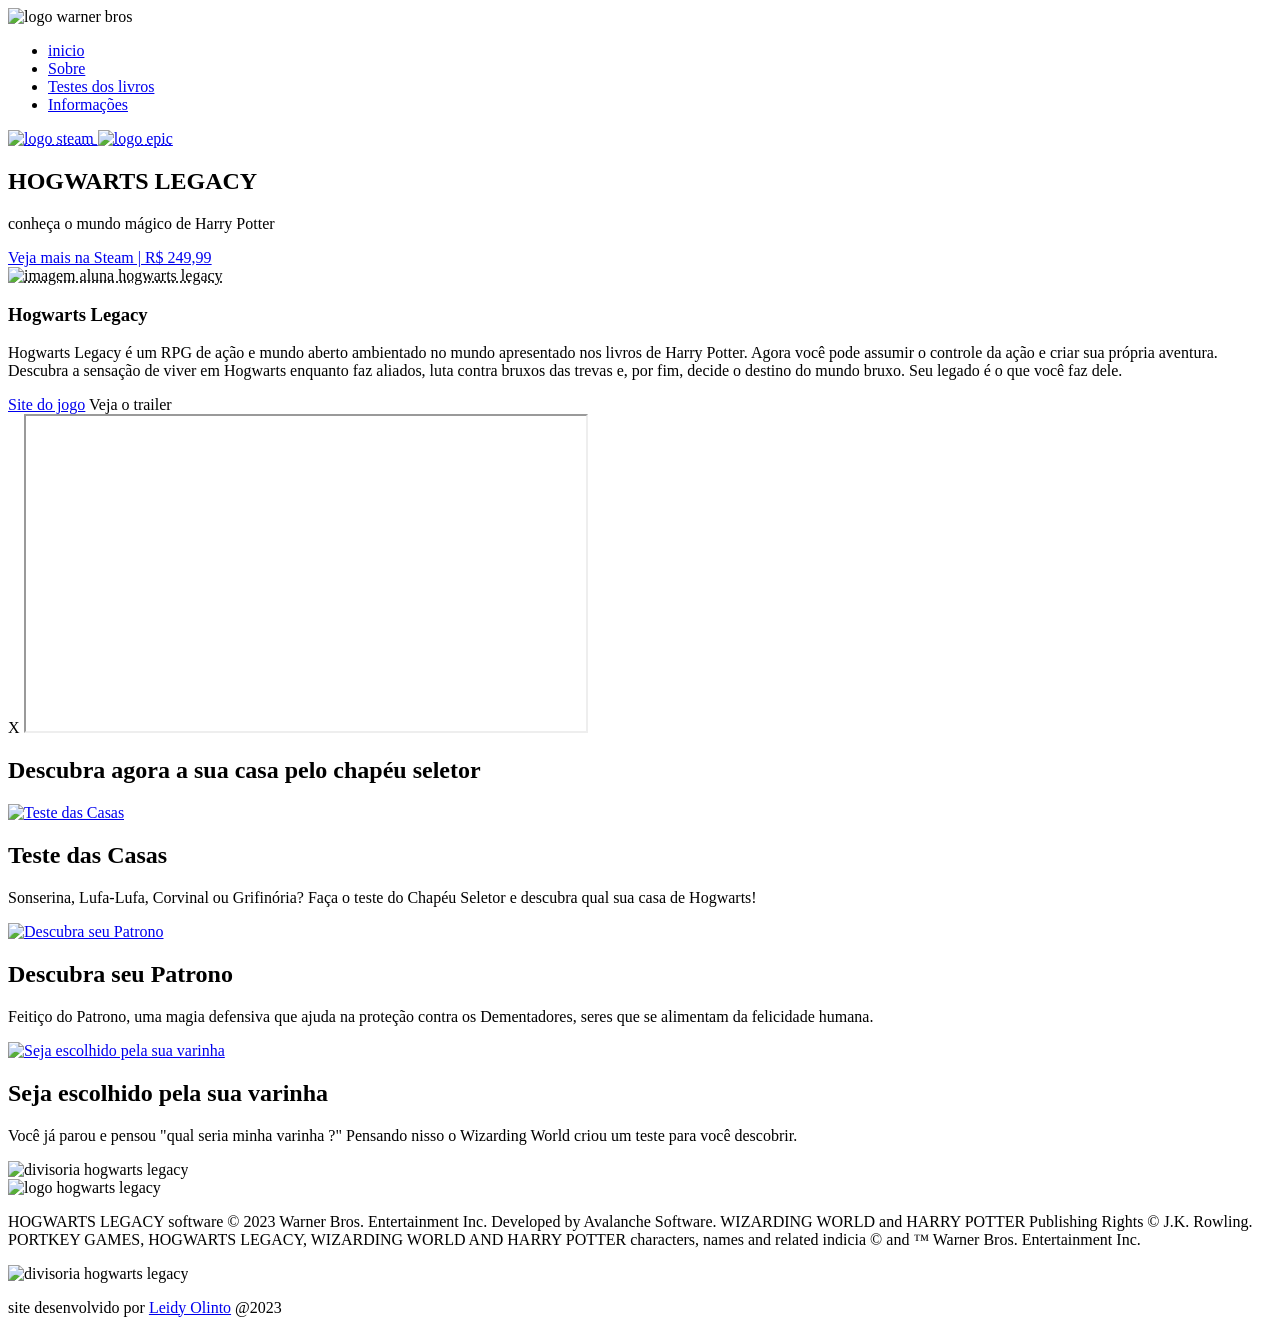
==== index.html @ d28a859f "ajustes" ====
<!DOCTYPE html>
<html lang="pt-br">
<head>
    <meta charset="UTF-8">
    <meta http-equiv="X-UA-Compatible" content="IE=edge">
    <meta name="viewport" content="width=device-width, initial-scale=1.0">
    <link rel="stylesheet" href="assets/css/style.css">
    <link rel="stylesheet" href="assets/css/responsividade.css">
    <link rel="shortcut icon" href="assets/img/favicon.ico" type="image/x-icon">
    <title>Hogwarts Legacy</title>
</head>
<body onresize="verificaMenu()">
    <!-- accio desenvolvedor!! -->
    <header id="menu">
        <img class="remove-img" src="assets/img/pngwing.com.png" alt="logo warner bros">
        <nav>
            <ul class="lista">
                <li><a href="#inicio">inicio</a></li>
                <li><a href="#sobre">Sobre</a></li>
                <li><a href="#testes">Testes dos livros</a></li>
                <li><a href="#info">Informações</a></li>
            </ul>
        </nav>
        <div class="header-imgs">
            <a href="https://store.steampowered.com/app/990080/Hogwarts_Legacy/" 
            target="_blank">
            <abbr title="ver jogo na loja da steam"><img 
                src="assets/img/pngwing.com (1).png" alt="logo steam">
            </abbr>
        </a>
            <a href="https://store.epicgames.com/pt-BR/p/hogwarts-legacy"
                target="_blank">
                <abbr title="ver jogo na loja da epic games">
                <img src="assets/img/pngwing.com (2).png" 
                alt="logo epic">
            </abbr>
        </a>
        </div>
    </header>
    <div class="menu-mobile" id="botao-responsivo">
        <div class="line1 linha"></div>
        <div class="line2 linha"></div>
        <div class="line3 linha"></div>
    </div>
    <main>
        <section class="inicio" id="inicio">
            <div class="container-inicio">
                <div class="inicio-introducao">
                    <h1>HOGWARTS LEGACY</h1>
                    <p>conheça o mundo mágico de Harry Potter</p>
                </div>
                <a href="https://store.steampowered.com/app/990080/Hogwarts_Legacy/"
                 target="_blank" class="btn-amarelo">Veja mais na Steam | R$ 249,99</a>
            </div>
        </section>
        <section class="sobre" id="sobre">
            <div class="container-sobre">
                <abbr title="customização de possivel protagonista do jogo">
                    <img class="imagem" src="assets/img/Hogwarts Legacy, Artintelart.png"
                     alt="imagem aluna hogwarts legacy">
                    </abbr>
                <article class="info-sobre">
                    <h1>Hogwarts Legacy</h1>
                    <p>
                        Hogwarts Legacy é um RPG de ação e mundo aberto
                         ambientado no mundo apresentado nos livros de Harry Potter.
                          Agora você pode assumir o controle da ação e criar sua própria aventura.
                           Descubra a sensação de viver em Hogwarts enquanto faz aliados,
                            luta contra bruxos das trevas e, por fim, decide o destino do mundo bruxo. 
                            Seu legado é o que você faz dele.
                    </p>
                    <div class="ancora-info">
                        <a href="https://www.hogwartslegacy.com/pt-br" 
                        target="_blank" class="btn-amarelo">Site do jogo</a>
                        <a class="btn-amarelo botao-trailer">Veja o trailer</a>
                    </div>
                   
                    <div class="modal">
                        <div class="conteudo-modal">
                            <span class="fechar-modal">X</span>
                            <iframe id="video" width="560" height="315" 
                            src="https://www.youtube.com/embed/78CP8na1Fpo" 
                            title="trailer oficial" 
                            frameborder="1" 
                            allow="accelerometer; autoplay; clipboard-write;
                             encrypted-media; gyroscope; picture-in-picture"
                            allowfullscreen>
                        </iframe>
                        </div>
                    </div>
                </article>
            </div>
        </section>
        <section class="testes">
            <div class="testes-titulo" id="testes">
                <h1 class="container-titulo">Descubra agora a sua casa pelo chapéu seletor</h1>
            </div>
            <aside class="cards-testes">
                <div class="card-hp">
                    <div class="card-hp-div">
                        <a href="https://my.wizardingworld.com/sorting-hat/question-1"
                        target="_blank">
                        <img class="img-card"
                         src="assets/img/download (5).jpeg" alt="Teste das Casas">
                        </a>
                        <h2>Teste das Casas</h2>
                    </div>
                    <p>Sonserina, Lufa-Lufa, Corvinal ou Grifinória? 
                         Faça o teste do Chapéu Seletor e descubra qual sua casa de Hogwarts!
                    </p>
                </div>
                <div class="card-hp">
                    <div class="card-hp-div">
                        <a href="https://my.wizardingworld.com/patronus" 
                            target="_blank">
                            <img class="img-card"
                            src="assets/img/Quiz_ What’s Your Harry Potter Patronus_.jpeg"
                            alt="Descubra seu Patrono">
                        </a>
                        <h2>Descubra seu Patrono</h2>
                    </div>
                    <p>Feitiço do Patrono, uma magia defensiva que 
                        ajuda na proteção contra os Dementadores, 
                        seres que se alimentam da felicidade humana.</p>
                </div>
                <div class="card-hp">
                    <div class="card-hp-div">
                        <a href="https://my.wizardingworld.com/wand/question-1"
                         target="_blank">
                         <img class="img-card" 
                         src="assets/img/download (6).jpeg"
                          alt="Seja escolhido pela sua varinha">
                        </a>
                        <h2>Seja escolhido pela sua varinha</h2>
                    </div>
                    <p>Você já parou e pensou "qual seria minha varinha ?"
                         Pensando nisso o Wizarding World criou um teste 
                         para você descobrir.</p>
                </div>
            </aside>
        </section>
        <section class="info" id="info">
            <div class="div-divisoria">
                <img class="divisoria" 
                src="assets/img/rule-a.png" 
                alt="divisoria hogwarts legacy">
            </div>
            <div class="info-container">
                <div class="info-img">
                    <img class="imagem-hogwarts" 
                    src="assets/img/hero-logo.png" 
                    alt="logo hogwarts legacy">
                </div>
                <p>HOGWARTS LEGACY software © 2023 Warner Bros.
                     Entertainment Inc. Developed by Avalanche Software.
                      WIZARDING WORLD and HARRY POTTER Publishing Rights © J.K.
                       Rowling. PORTKEY GAMES, HOGWARTS LEGACY, 
                       WIZARDING WORLD AND HARRY POTTER characters, names and related indicia
                        © and ™ Warner Bros. Entertainment Inc.</p>
            </div>
            <div class="div-divisoria">
                <img class="divisoria"
                 src="assets/img/rule-a.png"
                 alt="divisoria hogwarts legacy">
                </div>
        </section>
    </main>
    <footer>
        <p>site desenvolvido por <a href="https://www.linkedin.com/in/leidy-olinto-356b9391/" target="_blank">Leidy Olinto</a> <span>@2023</span></p>
    </footer>
    <script src="./assets/js/javascript.js"></script>
</body>
</html>
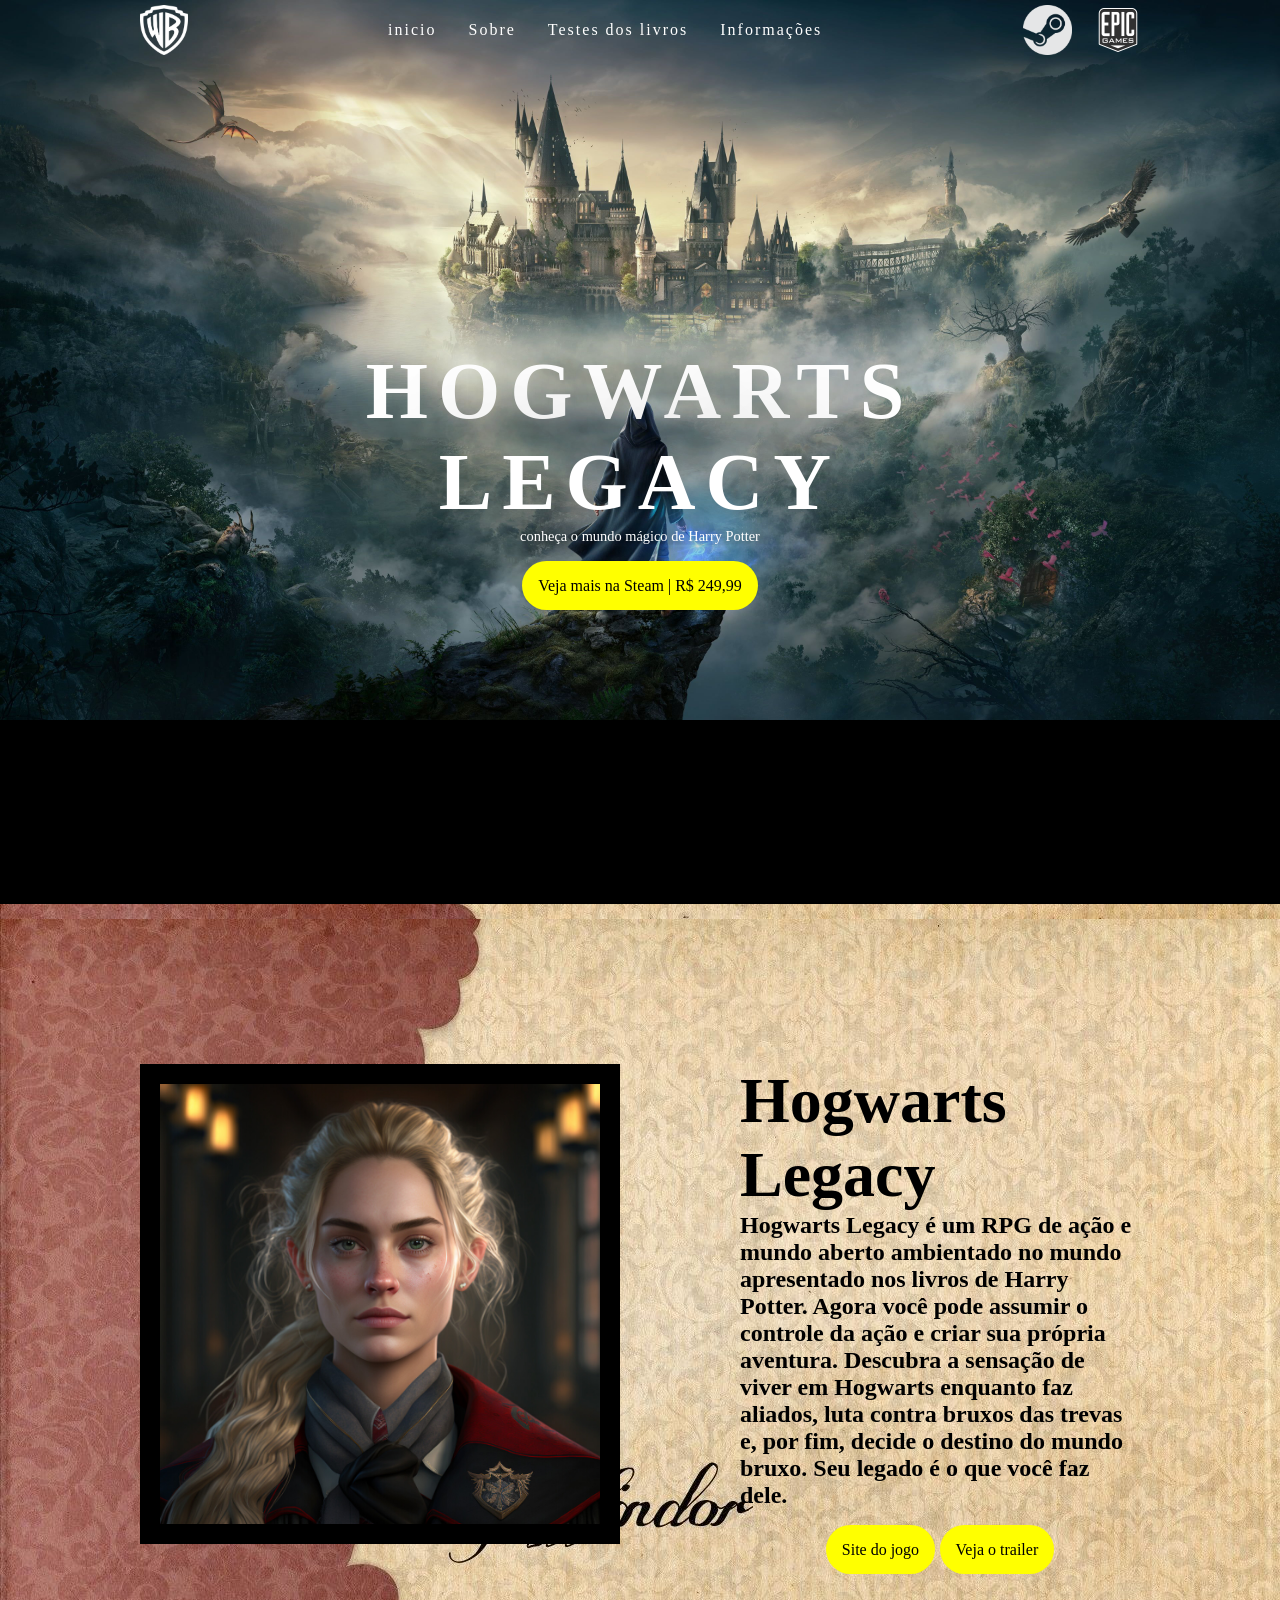
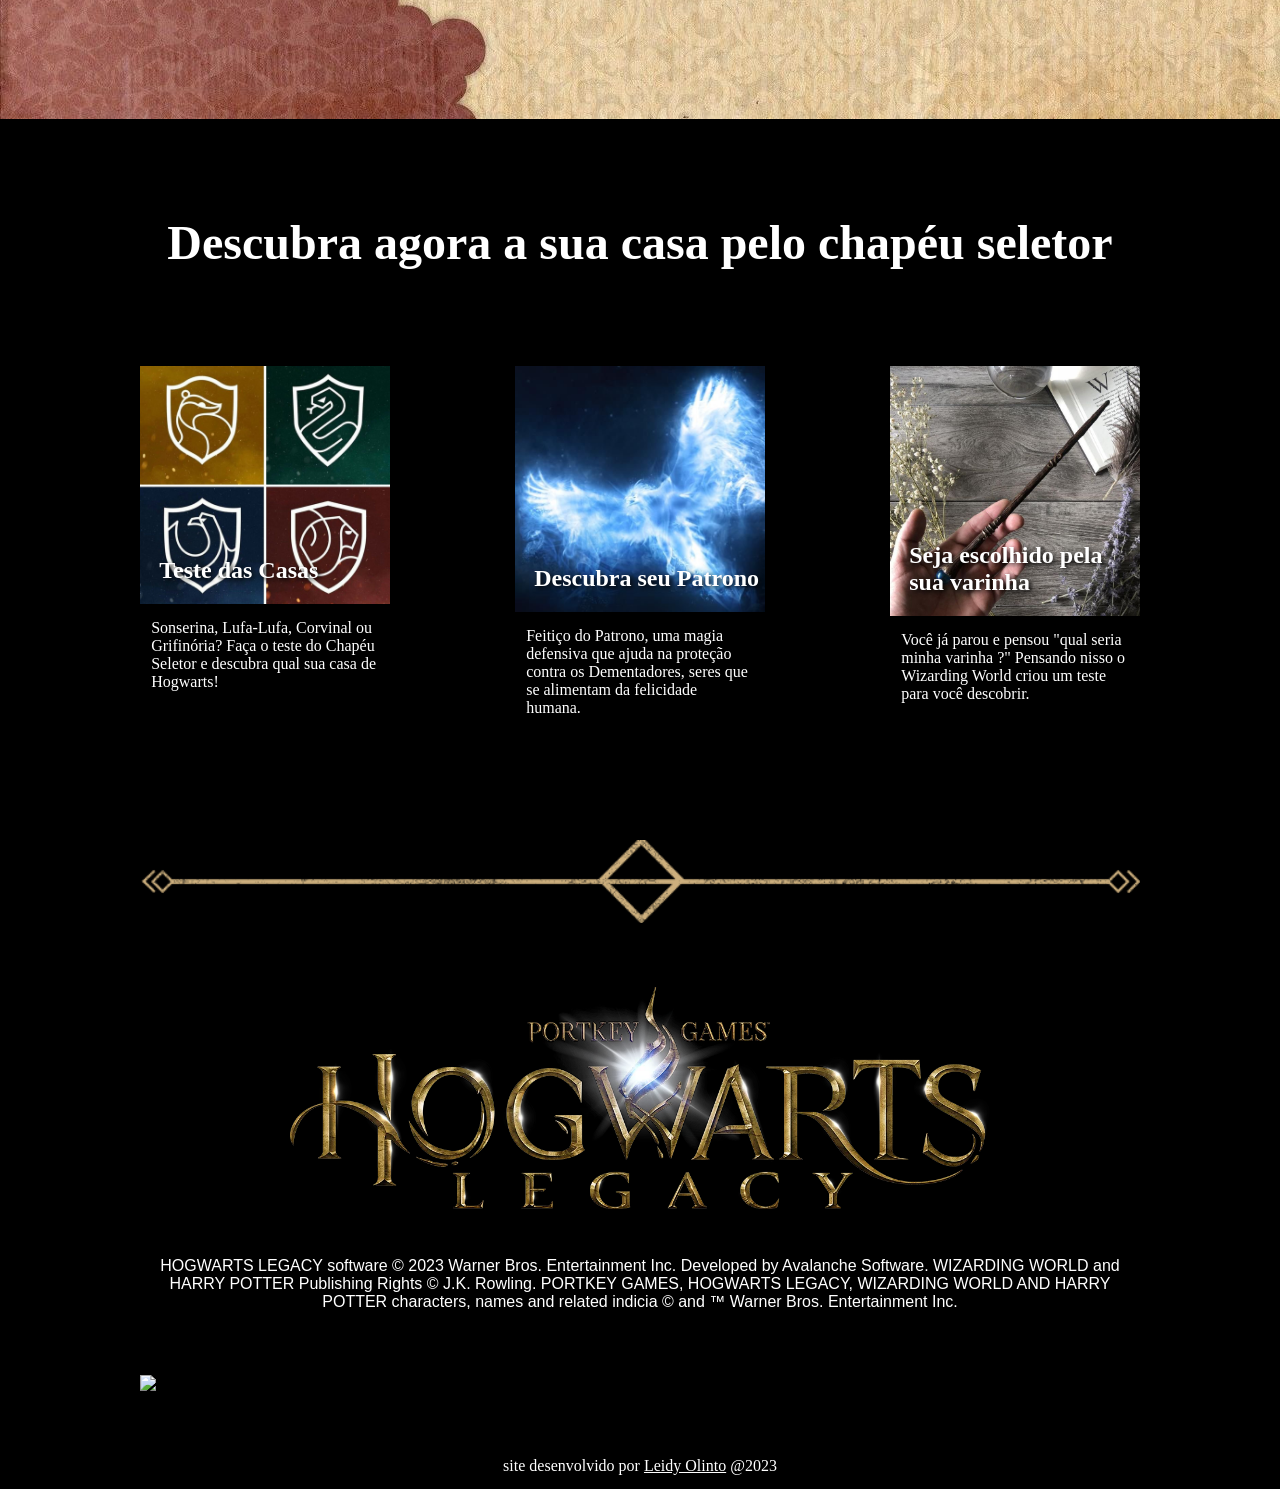
==== commit df489b6f: "Alteração index html" ====
--- a/index.html
+++ b/index.html
@@ -4,15 +4,15 @@
     <meta charset="UTF-8">
     <meta http-equiv="X-UA-Compatible" content="IE=edge">
     <meta name="viewport" content="width=device-width, initial-scale=1.0">
-    <link rel="stylesheet" href="assets/css/style.css">
-    <link rel="stylesheet" href="assets/css/responsividade.css">
-    <link rel="shortcut icon" href="assets/img/favicon.ico" type="image/x-icon">
+    <link rel="stylesheet" href="./css/style.css">
+    <link rel="stylesheet" href="./css/responsividade.css">
+    <link rel="shortcut icon" href="./img/favicon.ico" type="image/x-icon">
     <title>Hogwarts Legacy</title>
 </head>
 <body onresize="verificaMenu()">
     <!-- accio desenvolvedor!! -->
     <header id="menu">
-        <img class="remove-img" src="assets/img/pngwing.com.png" alt="logo warner bros">
+        <img class="remove-img" src="./img/pngwing.com.png" alt="logo warner bros">
         <nav>
             <ul class="lista">
                 <li><a href="#inicio">inicio</a></li>
@@ -25,13 +25,13 @@
             <a href="https://store.steampowered.com/app/990080/Hogwarts_Legacy/" 
             target="_blank">
             <abbr title="ver jogo na loja da steam"><img 
-                src="assets/img/pngwing.com (1).png" alt="logo steam">
+                src="./img/pngwing.com (1).png" alt="logo steam">
             </abbr>
         </a>
             <a href="https://store.epicgames.com/pt-BR/p/hogwarts-legacy"
                 target="_blank">
                 <abbr title="ver jogo na loja da epic games">
-                <img src="assets/img/pngwing.com (2).png" 
+                <img src="./img/pngwing.com (2).png" 
                 alt="logo epic">
             </abbr>
         </a>
@@ -56,7 +56,7 @@
         <section class="sobre" id="sobre">
             <div class="container-sobre">
                 <abbr title="customização de possivel protagonista do jogo">
-                    <img class="imagem" src="assets/img/Hogwarts Legacy, Artintelart.png"
+                    <img class="imagem" src="./img/Hogwarts Legacy, Artintelart.png"
                      alt="imagem aluna hogwarts legacy">
                     </abbr>
                 <article class="info-sobre">
@@ -101,7 +101,7 @@
                         <a href="https://my.wizardingworld.com/sorting-hat/question-1"
                         target="_blank">
                         <img class="img-card"
-                         src="assets/img/download (5).jpeg" alt="Teste das Casas">
+                         src="./img/download (5).jpeg" alt="Teste das Casas">
                         </a>
                         <h2>Teste das Casas</h2>
                     </div>
@@ -114,7 +114,7 @@
                         <a href="https://my.wizardingworld.com/patronus" 
                             target="_blank">
                             <img class="img-card"
-                            src="assets/img/Quiz_ What’s Your Harry Potter Patronus_.jpeg"
+                            src="./img/Quiz_ What’s Your Harry Potter Patronus_.jpeg"
                             alt="Descubra seu Patrono">
                         </a>
                         <h2>Descubra seu Patrono</h2>
@@ -128,7 +128,7 @@
                         <a href="https://my.wizardingworld.com/wand/question-1"
                          target="_blank">
                          <img class="img-card" 
-                         src="assets/img/download (6).jpeg"
+                         src="./img/download (6).jpeg"
                           alt="Seja escolhido pela sua varinha">
                         </a>
                         <h2>Seja escolhido pela sua varinha</h2>
@@ -142,21 +142,21 @@
         <section class="info" id="info">
             <div class="div-divisoria">
                 <img class="divisoria" 
-                src="assets/img/rule-a.png" 
+                src="./img/rule-a.png" 
                 alt="divisoria hogwarts legacy">
             </div>
             <div class="info-container">
                 <div class="info-img">
                     <img class="imagem-hogwarts" 
-                    src="assets/img/hero-logo.png" 
+                    src="./img/hero-logo.png" 
                     alt="logo hogwarts legacy">
                 </div>
                 <p>HOGWARTS LEGACY software © 2023 Warner Bros.
                      Entertainment Inc. Developed by Avalanche Software.
-                      WIZARDING WORLD and HARRY POTTER Publishing Rights © J.K.
-                       Rowling. PORTKEY GAMES, HOGWARTS LEGACY, 
-                       WIZARDING WORLD AND HARRY POTTER characters, names and related indicia
-                        © and ™ Warner Bros. Entertainment Inc.</p>
+                     WIZARDING WORLD and HARRY POTTER Publishing Rights © J.K.
+                     Rowling. PORTKEY GAMES, HOGWARTS LEGACY, 
+                    WIZARDING WORLD AND HARRY POTTER characters, names and related indicia
+                     © and ™ Warner Bros. Entertainment Inc.</p>
             </div>
             <div class="div-divisoria">
                 <img class="divisoria"
@@ -168,6 +168,6 @@
     <footer>
         <p>site desenvolvido por <a href="https://www.linkedin.com/in/leidy-olinto-356b9391/" target="_blank">Leidy Olinto</a> <span>@2023</span></p>
     </footer>
-    <script src="./assets/js/javascript.js"></script>
+    <script src="./js/javascript.js"></script>
 </body>
 </html>
--- a/css/style.css
+++ b/css/style.css
@@ -0,0 +1,290 @@
+@import url('https://fonts.googleapis.com/css2?family=Aboreto&display=swap');
+@import url('https://fonts.googleapis.com/css2?family=Bebas+Neue&display=swap');
+@import url('https://fonts.googleapis.com/css2?family=Tilt+Warp&display=swap');
+@import url('https://fonts.googleapis.com/css2?family=Dancing+Script&display=swap');
+@import url('https://fonts.googleapis.com/css2?family=PT+Serif+Caption&display=swap');
+
+* {
+    padding: 0;
+    margin: 0;
+    box-sizing: border-box;
+}
+:root {
+    --corbranca: white;
+    --corpreta: black;
+    --coramarela: yellow;
+    --fonte-aboreto: 'Aboreto', cursive;
+    --fonte-bebas: 'Bebas Neue', cursive;
+    --fonte-warp: 'Tilt Warp', cursive;
+    --fonte-script: 'Dancing Script', cursive;
+    --fonte-pt-caption: 'PT Serif Caption', serif;
+    --tamanho-img-cards: 250px;
+    --tamamho-img-cards-1024px: 200px;
+}
+html {
+    scroll-behavior: smooth;
+}
+body {
+    background: black url(../img/HD\ wallpaper_\ Hogwarts\ Legacy\,\ video\ games\,\ dragon\,\ owl\,\ Harry\ Potter\,\ birds.jpeg) top center no-repeat fixed;
+    background-size: 100vw;
+    z-index: -1;
+    font-family: Arial, Helvetica, sans-serif;
+}
+header {
+    display: flex;
+    justify-content: space-between;
+    max-width: 1000px;
+    margin: auto;
+}
+header ul, header a {
+    display: flex;
+    justify-content: space-between;
+    text-decoration: none;
+    list-style: none;
+    margin: auto;
+    gap: 2em;
+    color: var(--corbranca);
+    transition: all .3s;
+    cursor: pointer;
+    font-family: var(--fonte-warp);
+    letter-spacing: 2px;
+}
+header nav {
+    margin: auto;
+}
+header a:hover {
+    color: var(--coramarela);
+}
+header img {
+    height: 50px;
+    margin-top: 5px;
+    transition: all .5s;
+}
+header img:hover {
+    scale: .9;
+}
+.header-imgs {
+    display: flex;
+    gap: 1.5em;
+}
+.menu-mobile {
+    cursor: pointer;
+    display: none;
+    background-color: black;
+    position: fixed;
+    z-index: 1002;
+}
+.menu-mobile .linha {
+    width: 32px;
+    height: 2px;
+    background: var(--corbranca);
+    margin: 10px;
+    transform-origin: center;
+    transition: all .5s ease-in-out;
+}
+.inicio {
+    display: flex;
+    align-items: center;
+    justify-content: center;
+    height: calc(100vh - 110px);
+    max-width: 800px;
+    margin: auto;
+    text-align: center;
+    margin-bottom: 55px;
+}
+.inicio h1 {
+    color: var(--corbranca);
+    font-size: 5rem;
+    font-family: var(--fonte-bebas);
+    letter-spacing: 10px;
+    text-shadow: black 2px 2px 120px;
+}
+.inicio p {
+    color: var(--corbranca);
+    text-shadow: black 3px 3px 13px;
+    font-family: var(--fonte-aboreto);
+    font-size: .9rem;
+}
+.btn-amarelo {
+    background-color: var(--coramarela);
+    text-decoration: none;
+    color: var(--corpreta);
+    font-family: var(--fonte-warp);
+    padding: 1em;
+    transition: all .3s;
+    border-radius: 25px;
+}
+.btn-amarelo:hover {
+    background-color: rgb(211, 211, 0);
+}
+.inicio-introducao {
+    padding: 2em 0;
+    margin: auto;
+}
+.sobre {
+    margin: auto;
+    padding: 10em 0;
+    background: var(--corbranca) url(../img/download\ \(3\).jpeg) left bottom repeat scroll;
+    background-size: 100vw;
+}
+.container-sobre {
+    display: flex;
+    justify-content: space-between;
+    align-self: center;
+    max-width: 1000px;
+    margin: auto;
+}
+.imagem {
+    height: 30em;
+    border: 20px solid black ;
+}
+.info-sobre {
+    max-width: 400px;
+    display: flex;
+    flex-direction: column;
+    justify-content: space-evenly;
+    align-items: center;
+}
+.info-sobre h1 {
+    font-family: var(--fonte-bebas);
+    font-size: 4rem;
+}
+.info-sobre p {
+    font-family: var(--fonte-script);
+    font-size: 1.5rem;
+    font-weight: bold;
+}
+.ancora-info {
+    padding-top: 2em;
+}
+.modal {
+    position: fixed;
+    width: 100vw;
+    height: 100vh;
+    top: 0;
+    left: 0;
+    background-color: rgba(52, 52, 50, 0.749);
+    visibility: hidden;
+    z-index: 1001;
+}
+.conteudo-modal {
+    display: flex;
+    justify-content: center;
+    align-items: center;
+    flex-direction: column;
+    height: 100vh;
+    border-radius: 5px;
+    gap: 15px;
+}
+.fechar-modal {
+    background-color: rgb(255, 255, 255);
+    font-weight: bold;
+    font-size: 20px;
+    width: 40px;
+    text-align: center;
+    cursor: pointer;
+    border-radius: 10px;
+}
+.modal iframe {
+    border-width: 0;
+    width: 640px;
+    height: 360px;
+}
+.modal.aberto {
+    opacity: 1;
+    visibility: visible;
+}
+.testes {
+    background: rgb(0,0,0);
+    background: linear-gradient(0deg, rgba(0,0,0,1) 0%, rgba(0,0,0,0.9094012605042017) 10%, rgba(0,0,0,0.7469362745098039) 30%, rgba(0,0,0,0.5816701680672269) 100%);
+}
+.container-titulo {
+    text-align: center;
+    color: var(--corbranca);
+    font-family: var(--fonte-bebas);
+    font-size: 3rem;
+    padding: 2em 0;
+}
+.cards-testes {
+    max-width: 1000px;
+    margin: auto;
+    display: flex;
+    justify-content: space-between;
+    padding-bottom: 3em;
+}
+.card-hp {
+    position: relative;
+    max-width: var(--tamanho-img-cards);
+}
+.card-hp-div {
+    position: relative;
+    transition: all .5s;
+}
+.card-hp-div:hover {
+    scale: 1.05;
+}
+.img-card {
+    width: var(--tamanho-img-cards);
+}
+.card-hp h2 {
+    position: absolute;
+    color: var(--corbranca);
+    bottom: 1em;
+    left: .8em;
+    font-family: var(--fonte-aboreto);
+    text-shadow: black 2px 2px 5px;
+}
+.card-hp p {
+    font-family: var(--fonte-pt-caption);
+    color: var(--corbranca);
+    padding: .7em;
+    text-align: start;
+}
+.info {
+    background-color: var(--corpreta);
+    padding: 4em 0;
+}
+.div-divisoria {
+    display: flex;
+    justify-content: center;
+    margin: auto;
+    max-width: 1000px;
+}
+.divisoria {
+    width: 100%;
+}
+.info-container {
+    max-width: 1000px;
+    display: flex;
+    flex-direction: column;
+    justify-content: center;
+    margin: auto;
+    padding: 4em 0;
+}
+.info-img {
+    display: flex;
+    justify-content: center;
+    margin: auto;
+    padding-bottom: 3em;
+}
+.imagem-hogwarts {
+    width: 70%;
+    margin: auto;
+}
+.info-container p {
+    color: var(--corbranca);
+    text-align: center;
+}
+footer {
+    background-color: var(--corpreta);
+    height: 2em;
+}
+footer p, footer a {
+    color: var(--corbranca);
+    text-align: center;
+    font-family: var(--fonte-aboreto);
+    transition: all .5s;
+}
+footer a:hover {
+    color: var(--coramarela);
+}
--- a/css/responsividade.css
+++ b/css/responsividade.css
@@ -0,0 +1,112 @@
+@media (max-width: 1024px) {
+  body {
+      background-size: 150vw;
+  }
+  .container-sobre {
+      justify-content: space-evenly;
+      align-items: center;
+  }
+  .imagem {
+      height: 20rem;
+  }
+  .container-titulo{
+      font-size: 2.5rem;
+  }
+  .cards-testes{
+      flex-wrap: wrap;
+      justify-content: space-evenly;
+  }
+  .card-hp, .img-card{
+      width: var(--tamamho-img-cards-1024px);
+  }
+  .info-container p {
+      max-width: 80vw;
+      margin: auto;
+  }
+  .div-divisoria {
+      width: 80vw;
+  }
+}
+@media (max-width: 755px){
+  .container-sobre, .cards-testes {
+      flex-direction: column;
+      align-items: center;
+  }
+  .img-card {
+      width: var(--tamanho-img-cards);
+  }
+  .card-hp{
+      width: var(--tamanho-img-cards);
+      margin-bottom: 2em;
+  }
+  .container-titulo{
+      font-size: 2rem;
+  }
+}
+@media (max-width: 700px) {
+  header ul, header a, header, .header-imgs {
+      text-align: center;
+      flex-direction: column;
+  }
+  header {
+      display: none;
+      height: 100%;
+      width: 100%;
+      background-color: rgba(0, 0, 0, 0.918);
+      backdrop-filter: blur(3px);
+      position: fixed;
+      z-index: 1001;
+  }
+  .header-imgs {
+      margin-bottom: 50px;
+  }
+  .menu-mobile {
+      display: block;
+      right: 10px;
+      top: 10px;
+      border-radius: 8px;
+  }
+  .remove-img{
+      display: none;
+  }
+  .inicio {
+      height: calc(100vh - 48px);
+  }
+  .info-sobre h1, .info-sobre p {
+      text-align: center;
+  }
+  .info-sobre p {
+      text-shadow: white 2px 2px 10px;
+  }
+  .modal .fechar-modal {
+      width: 30px;
+      line-height: 30px;
+  }
+  .container .personagem {
+      height: 330px;
+  }
+  .modal #video {
+      width: 300px;
+      height: 169px;
+  }
+  footer {
+      height: 4em;
+  }
+}
+@media (max-width: 350px) {
+  .inicio h1 {
+      font-size: 4rem;
+  }
+  .inicio p {
+      font-size: .8rem;
+  }
+  .imagem {
+      height: 15em;
+  }
+}
+@media (orientation: portrait) {
+  body{
+      background: black url(../img/HD\ wallpaper_\ Hogwarts\ Legacy\,\ video\ games\,\ dragon\,\ owl\,\ Harry\ Potter\,\ birds.jpeg) center center repeat fixed;
+      background-size: 500vw;
+  }
+}
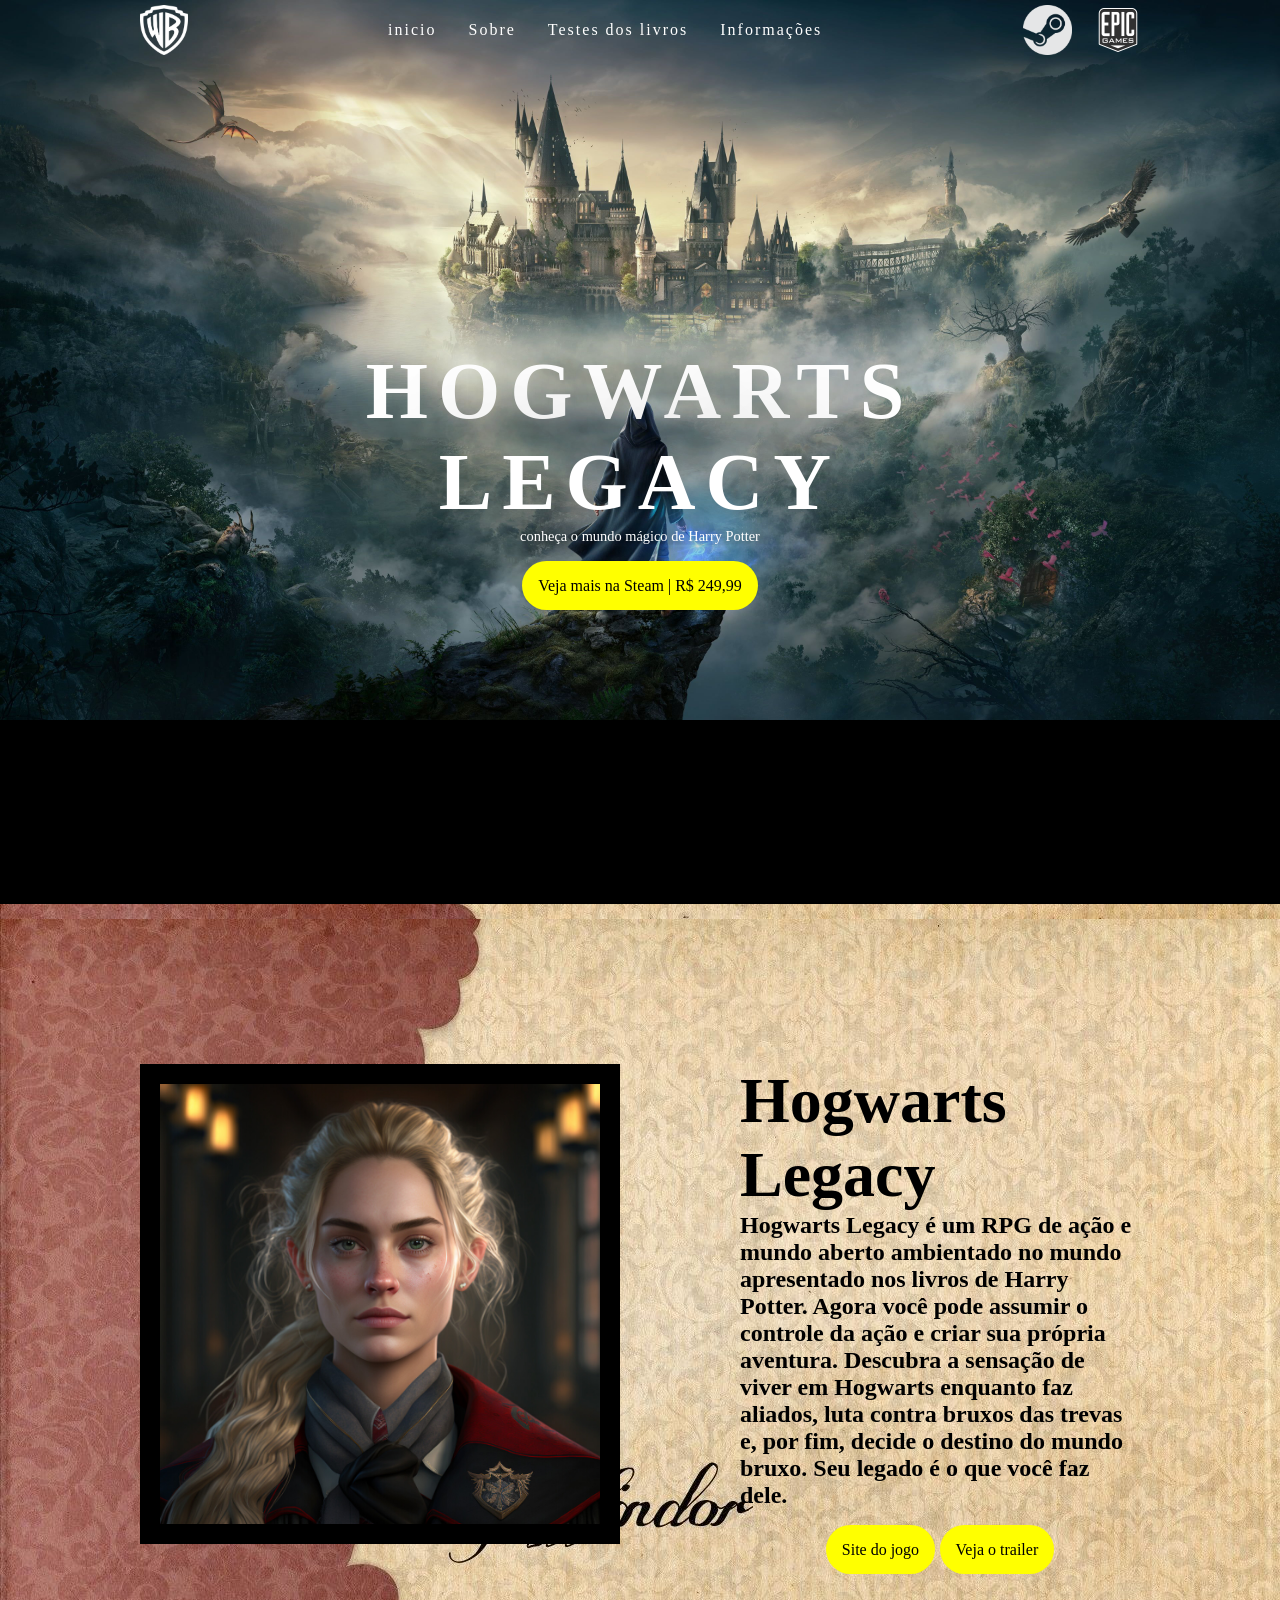
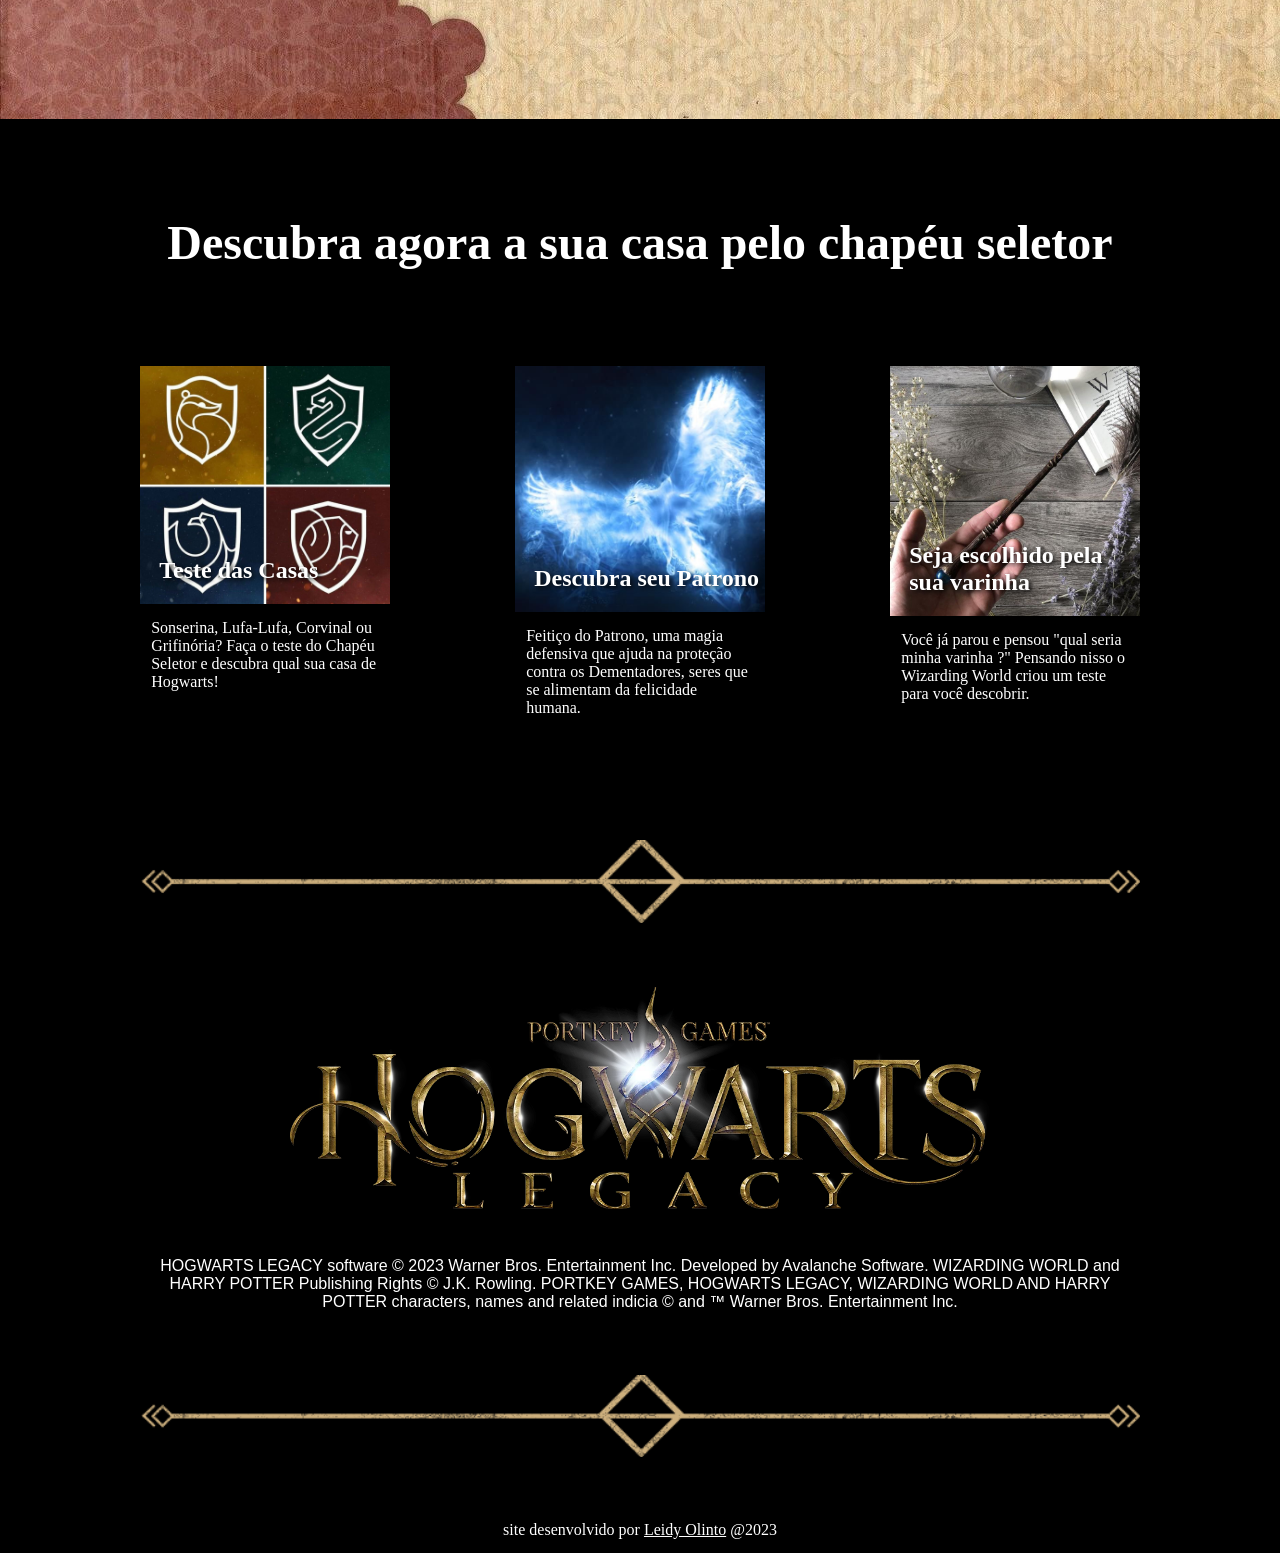
==== commit 15a16b56: "Alteração img" ====
--- a/index.html
+++ b/index.html
@@ -160,7 +160,7 @@
             </div>
             <div class="div-divisoria">
                 <img class="divisoria"
-                 src="assets/img/rule-a.png"
+                 src="./img/rule-a.png"
                  alt="divisoria hogwarts legacy">
                 </div>
         </section>
